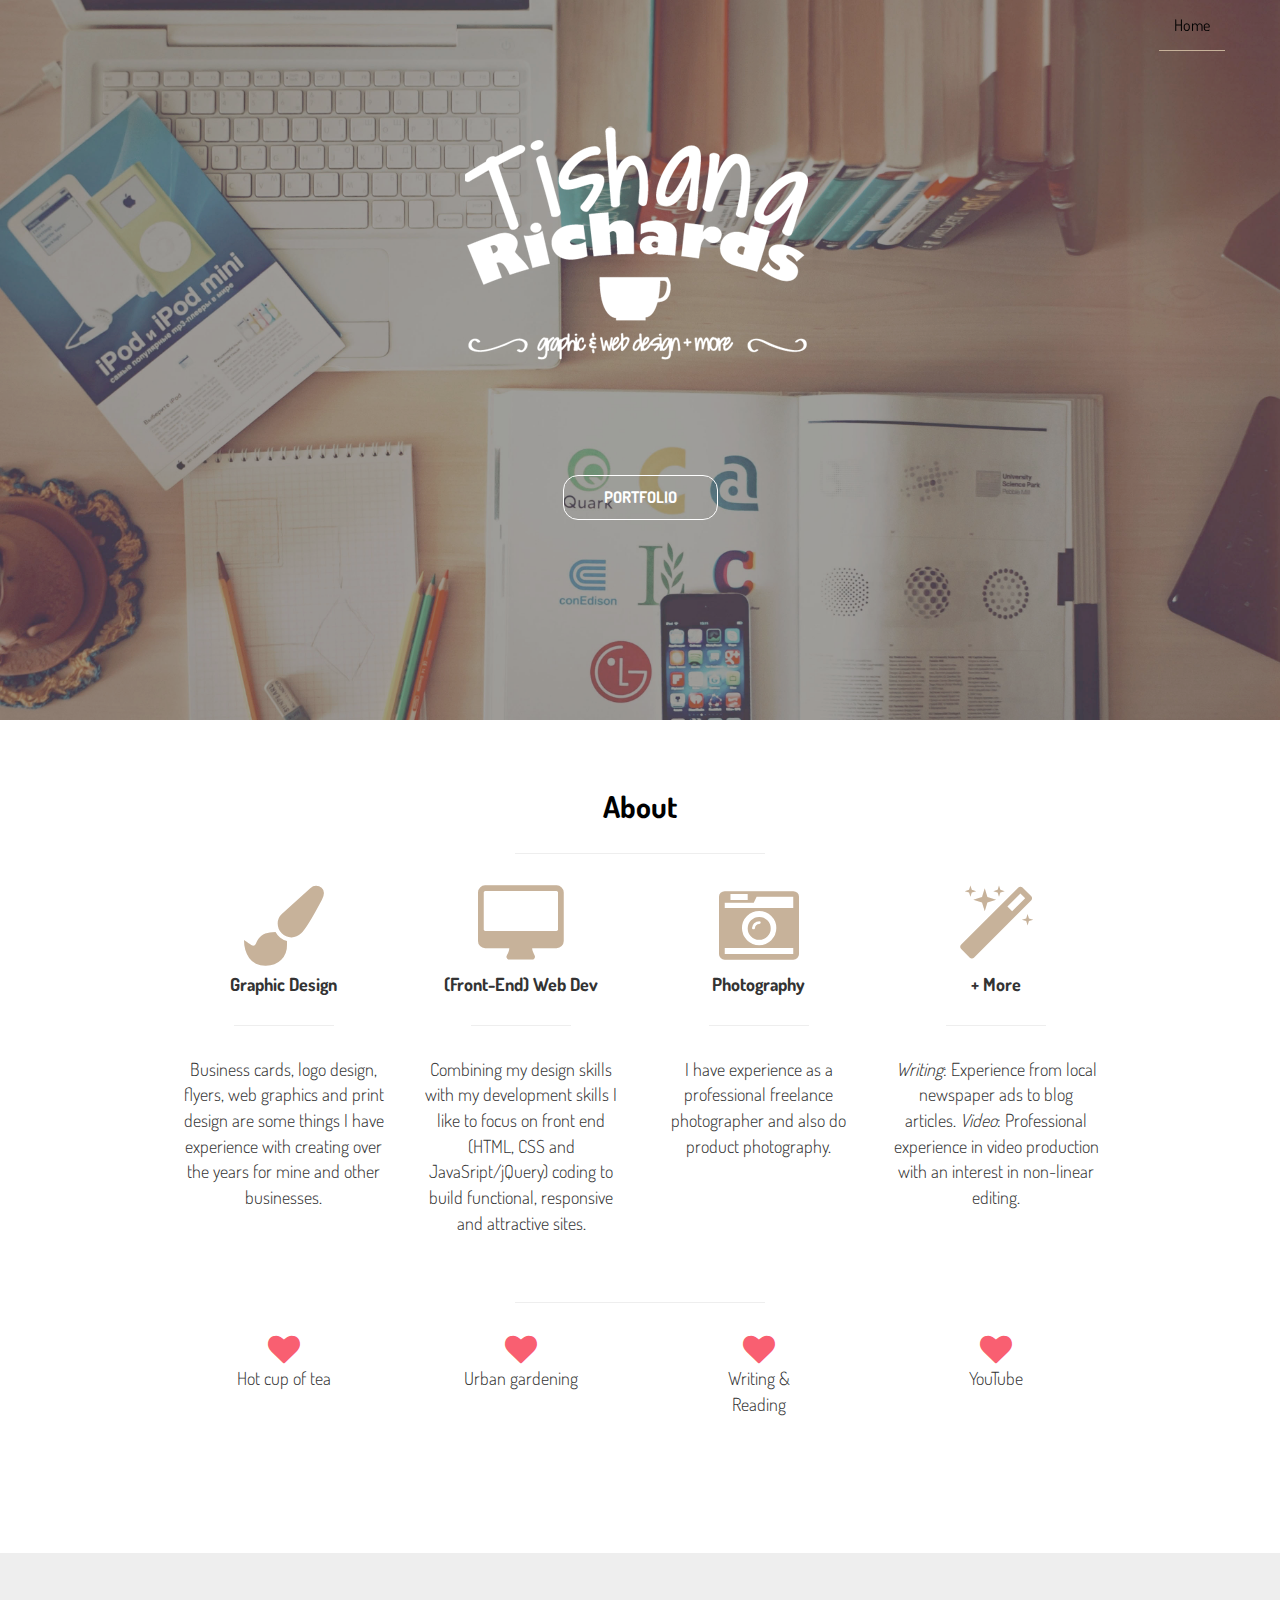
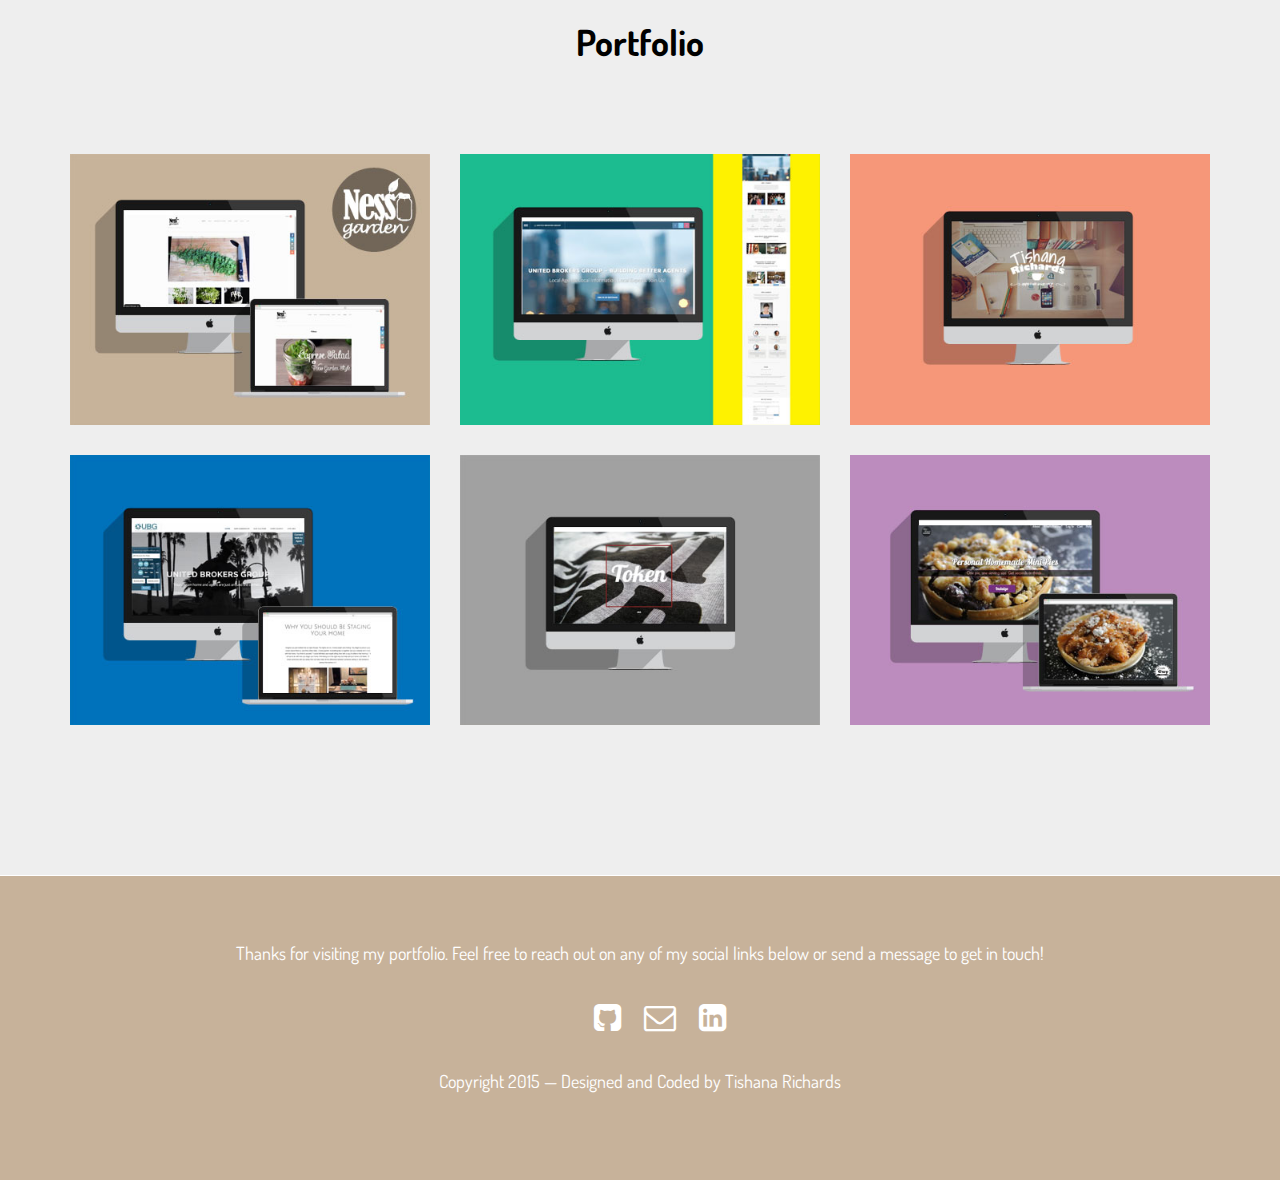
==== index.html @ 090b013c "first" ====
<!doctype html>
<html lang="en">
<head>
	<meta charset="utf-8">
    <meta http-equiv="X-UA-Compatible" content="IE=edge">
    <meta name="viewport" content="width=device-width, initial-scale=1">
	<title>Tishana Richards | Graphic and Web Designer</title>

	<meta name="description" content="My name is Tishana and I'm a graphic and web designer among other things.">
	<meta name="author" content="Tishana Richards">
	
	<!-- <link rel="stylesheet" href="css/bootstrap.css"> -->

	 <!-- Bootstrap -->
    <link href="css/bootstrap.css" rel="stylesheet">

	<!-- Font Awesome -->
	<link rel="stylesheet" href="css/font-awesome-4.3.0/css/font-awesome.min.css">
     <!-- Custom -->

    <link rel="stylesheet" href="css/style.css">

    <!-- HTML5 shim and Respond.js for IE8 support of HTML5 elstrongents and media queries -->
    <!-- WARNING: Respond.js doesn't work if you view the page via file:// -->
    <!--[if lt IE 9]>
      <script src="https://oss.maxcdn.com/html5shiv/3.7.2/html5shiv.min.js"></script>
      <script src="https://oss.maxcdn.com/respond/1.4.2/respond.min.js"></script>
    <![endif]-->

	
	<!-- jQuery (necessary for Bootstrap's JavaScript plugins) -->
    <script src="https://ajax.googleapis.com/ajax/libs/jquery/1.11.2/jquery.min.js"></script>
    <!-- Include all compiled plugins (below), or include individual files as needed -->
    <script src="js/bootstrap.min.js"></script>


</head>
<body>

	 <!-- Static navbar -->
    <div class="navbar navbar-default navbar-fixed-top" role="navigation">
      <div class="container">
        <div class="navbar-header">
          <button type="button" class="navbar-toggle" data-toggle="collapse" data-target=".navbar-collapse">
            <span class="sr-only">Toggle navigation</span>
            <span class="icon-bar"></span>
            <span class="icon-bar"></span>
            <span class="icon-bar"></span>
          </button>
          <!-- <a class="navbar-brand" href="index.html">Home</a> -->
        </div>
        <div class="navbar-collapse collapse">
          <ul class="nav navbar-nav navbar-right">
            <li class="active"><a href="index.html">Home</a></li>
          </ul>
        </div><!--/.nav-collapse -->
      </div>
    </div>

	<div id="hero">
		<div class="container wrap">
			
			<div class="row text-center">
				<img src="imgs/tishanalogo_whte.png" alt="Tishana Richards graphic and web designer and more" class="img-responsive center-block">
			</div>
		     <div class="row">
				<a class="outline" href="#portfolio">PORTFOLIO</a>
			</div>		  
		</div>
	</div>

	<div id="about">
		<div class="container">
			<h2 class="title">About</h2>
			<hr>

			<div class="col-xs-10 col-xs-offset-1 col-md-10">
				<div class="row">
					<!-- <img src="imgs/TishRich.jpg" class="img-responsive col-md-4 col-sm-6 col-xs-6" alt="A photo of tishana">
		 -->
		 			<div class="col-xs-12 col-sm-6 col-md-3 text-center">
						<i class="fa fa-paint-brush fa-5x"></i>
						<h4>Graphic Design</h4>
						<hr class="short">
						<p>Business cards, logo design, flyers, web graphics and print design are some things I have experience with creating over the years for mine and other businesses.</p>
					</div>

					<div class="col-xs-12 col-sm-6 col-md-3 text-center">
						<i class="fa fa-desktop fa-5x"></i>
						<h4>(Front-End) Web Dev</h4>
						<hr class="short">
						<p>Combining my design skills with my development skills I like to focus on front end (HTML, CSS and JavaSript/jQuery) coding to build functional, responsive and attractive sites. </p>
					</div>

					<div class="col-xs-12 col-sm-6 col-md-3 text-center">
						<i class="fa fa-camera-retro fa-5x"></i>
						<h4>Photography</h4>
						<hr class="short">
						<p>I have experience as a professional freelance photographer and also do product photography.</p>
					</div>

					<div class="col-xs-12 col-sm-6 col-md-3 text-center">
						<i class="fa fa-magic fa-5x"></i>
						<h4>+ More</h4>
						<hr class="short">
						<p><em>Writing</em>: Experience from local newspaper ads to blog articles.
						<em>Video</em>: Professional experience in video production with an interest in non-linear editing.</p>
					</div>
				</div>

				<hr>
			
				<div class="row likes">
				
					<div class="col-md-3 col-xs-3 text-center">
						<i class="fa fa-heart fa-2x"></i>
						<p>Hot cup of tea</p>
					</div>

					<div class="col-md-3 col-xs-3 text-center">
						<i class="fa fa-heart fa-2x"></i>
						<p>Urban gardening</p>
					</div>
					<div class="col-md-3 col-xs-3 text-center">
						<i class="fa fa-heart fa-2x"></i>
						<p>Writing & <br> Reading</p>
					</div>
					<div class="col-md-3 col-xs-3 text-center">
						<i class="fa fa-heart fa-2x"></i>
						<p>YouTube</p>
					</div>
				</div>
			</div>
		</div>
	</div>

	<div id="portfolio">
		<div class="container">
			<div class="row centered">
				<h1 class="title">Portfolio</h1>
				<hr>
				<div class="col-lg-4 col-md-6 col-sm-6 imgset">
					<a href="ngproject.html" class=""><img src="imgs/portfolio/nessmock.jpg" alt="" class="img-responsive center-block"></a>
				</div>
				<div class="col-lg-4 col-md-6 col-sm-6 imgset">
					<a href="joinproject.html"><img src="imgs/portfolio/joinmockcomputer.jpg" class="img-responsive  center-block"></a>
				</div>
				<div class="col-lg-4 col-md-6 col-sm-6 imgset">
					<a href="trsiteproject.html"><img src="imgs/portfolio/tishanaweb.jpg" class="img-responsive center-block"></a>
				</div>
				<div class="col-lg-4 col-md-6 col-sm-6 imgset">
					<a href="ubghome.html"><img src="imgs/portfolio/ubgmockcomputer.jpg" class="img-responsive center-block"></a>
				</div>
				<div class="col-lg-4 col-md-6 col-sm-6 imgset">
					<a href="graphicwork.html"><img src="imgs/portfolio/shirtsetc.jpg" class="img-responsive center-block"></a>
				</div>
				<div class="col-lg-4 col-md-6 col-sm-6 imgset">
					<a href="minipiework.html"><img src="imgs/portfolio/minipiemock.jpg" class="img-responsive center-block"></a>
				</div>
			</div>
			
		</div>
	</div>


	<div class="footer">
		<div class="container-fluid">
			<div class="row text-center header-spacing">
				<p>Thanks for visiting my portfolio. Feel free to reach out on any of my social links below or send a message to get in touch!</p>
			</div>

			<div class="row text-center">
				<ul>
					<li>
						<a href="http://github.com/tishrich"><i class="fa fa-github-square fa-2x"></i></a></li>
					<li>
						<a href="mailto:richards.tishana@gmail.com"><i class="fa fa-envelope-o fa-2x"></i></a>
					</li>
					<li>
						<a href="http://linkedin.com/in/tishanarichards"><i class="fa fa-linkedin-square fa-2x"></i></a>
					</li>
				</ul>
			</div>

			<div class="row text-center">
				<p>Copyright 2015 — Designed and Coded by Tishana Richards</p>
			</div>
		</div>
	</div>


</body>
</html>
---- css/style.css ----
/*
 * Author: Tishana Richards
 * URL: http://tishanarichards.com
 *
 * Thank you for visiting my portfolio site! Designed and coded in 2015
 */

@import url(http://fonts.googleapis.com/css?family=Dosis:300,400,700);
/*****************************/

body, html{
    height: 100%;
    margin: 0;
    padding: 0;
    -webkit-font-smoothing: antialiased;
    -webkit-overflow-scrolling: touch;
    font-family:'Dosis', sans-serif;
    font-weight: 400;
    font-size: 16px;

}

h1, h2, h3, h4, h5, h6 {
    color: #fff;
    font-weight: 700;
}

a{
    text-decoration: none !important;

}

hr{
    /*color: #383634;*/
    height: 1px;
    width: 250px;
    margin: 30px auto;
    background-color: 1px solid #ccc;
}
/********************/

.short{
    width: 100px;
}

i{
    color: #c7b29a;
}

.container{
   padding-bottom: 100px;
}

.likes i{
    color: #f95f71;
}

/**********NavBar*********/

.navbar-brand {
    font-weight: 700;
}

/*.navbar-default .navbar-brand {
    color: #fff;
}*/

.navbar-default {
    background-color: transparent;
    border-color: transparent;
}

.navbar-default .navbar-nav > .active > a, .navbar-default .navbar-nav > .active > a:hover, .navbar-default .navbar-nav > .active > a:focus {
    color: #000;
    background-color: transparent;
    border-bottom: 1px solid #c7b29a
}

.navbar-default .navbar-nav > li > a {
    color: #000;
}

/*****************************/


.wrap{
    text-align: center;
}

.wrap h1{
    font-size: 64px;
}

#hero {
    background-image: url('../imgs/desktopimg_dk.jpg');
    background-color: #000;
    background-repeat: no-repeat;
    opacity: .8;
    background-size: cover;
    -webkit-background-size: cover;
    -moz-background-size: cover;
    -o-background-size: cover;
    padding-top: 75px;
    padding-bottom: 100px;
    min-height: 500px;
}

#hero img{
    margin-top: 0;
}
.outline{
   border: 1px solid #FFF;
   color: #FFF;
   padding: 10px 40px;
   border-radius: 15px;
   font-weight: bolder;
    margin-top: 50px;
    display:inline-block;
}

.outline:hover{
    background-color: #fff;
    color: #000;
}

/**********FIRST***********/


#about{
    background-color: #fff;
    min-height: 400px;
}

#about p{
    font-size: 18px;
    font-weight: 300;
    padding-bottom: 25px;
}

#about img{
    margin-bottom: 30px;
   
}

#about h4{
    color: #333;
}

.about-content{
    margin-top: 30px;
    margin-bottom: 50px;

}

.title{
    color: #000;
    text-align: center;
    margin-top: 70px;
}

/******PORTFOLIO*******/

#portfolio{
    background-color: #eee;
}
#portfolio .container{
    padding-bottom: 150px;
}

.portfolio-one{
    border: #000 1px solid;
    border-radius: 5px; 
}

/* Gallery */
.imgset {
    margin-top: 30px;
}

.imgset img:hover {
    opacity: 0.4;
}


/*********WORKS************/

.work-content{
    text-align: center;
    background-color: #eee;
}

.work-content p {
    font-size: 18px;
}

.work p {
    padding: 15px;
  }

.work .container{
    padding-bottom: 0px;
}

.work h4{
    color: #333;
}
.work img{
    /*margin-top: 50px;*/
}

.header-spacing{
    margin-top: 50px;
}

.header-spacing-sm{
    margin-top: 25px;
}
.duties{
    font-weight: 700;
    font-size: 18px;
    display: inline-block;
    padding-bottom: 30px;
}

  .work-detail .content{
    background-color: #c7b29a;
    /*background-color: #e1e1e1;*/
    margin-top: 50px;
    padding-bottom: 50px;
  }

/*********FOOTER**********/
.footer .container-fluid{
    background-color: #c7b29a;
    border-top: 1px solid #fff;
    padding-bottom: 60px;
}

.footer i {
    color: #fff;
    padding: 10px;
}

.footer p {
    font-size: 18px;
    padding: 15px;
    color: #fff;
}

.footer li{
    display: inline;
    text-decoration: none;
}
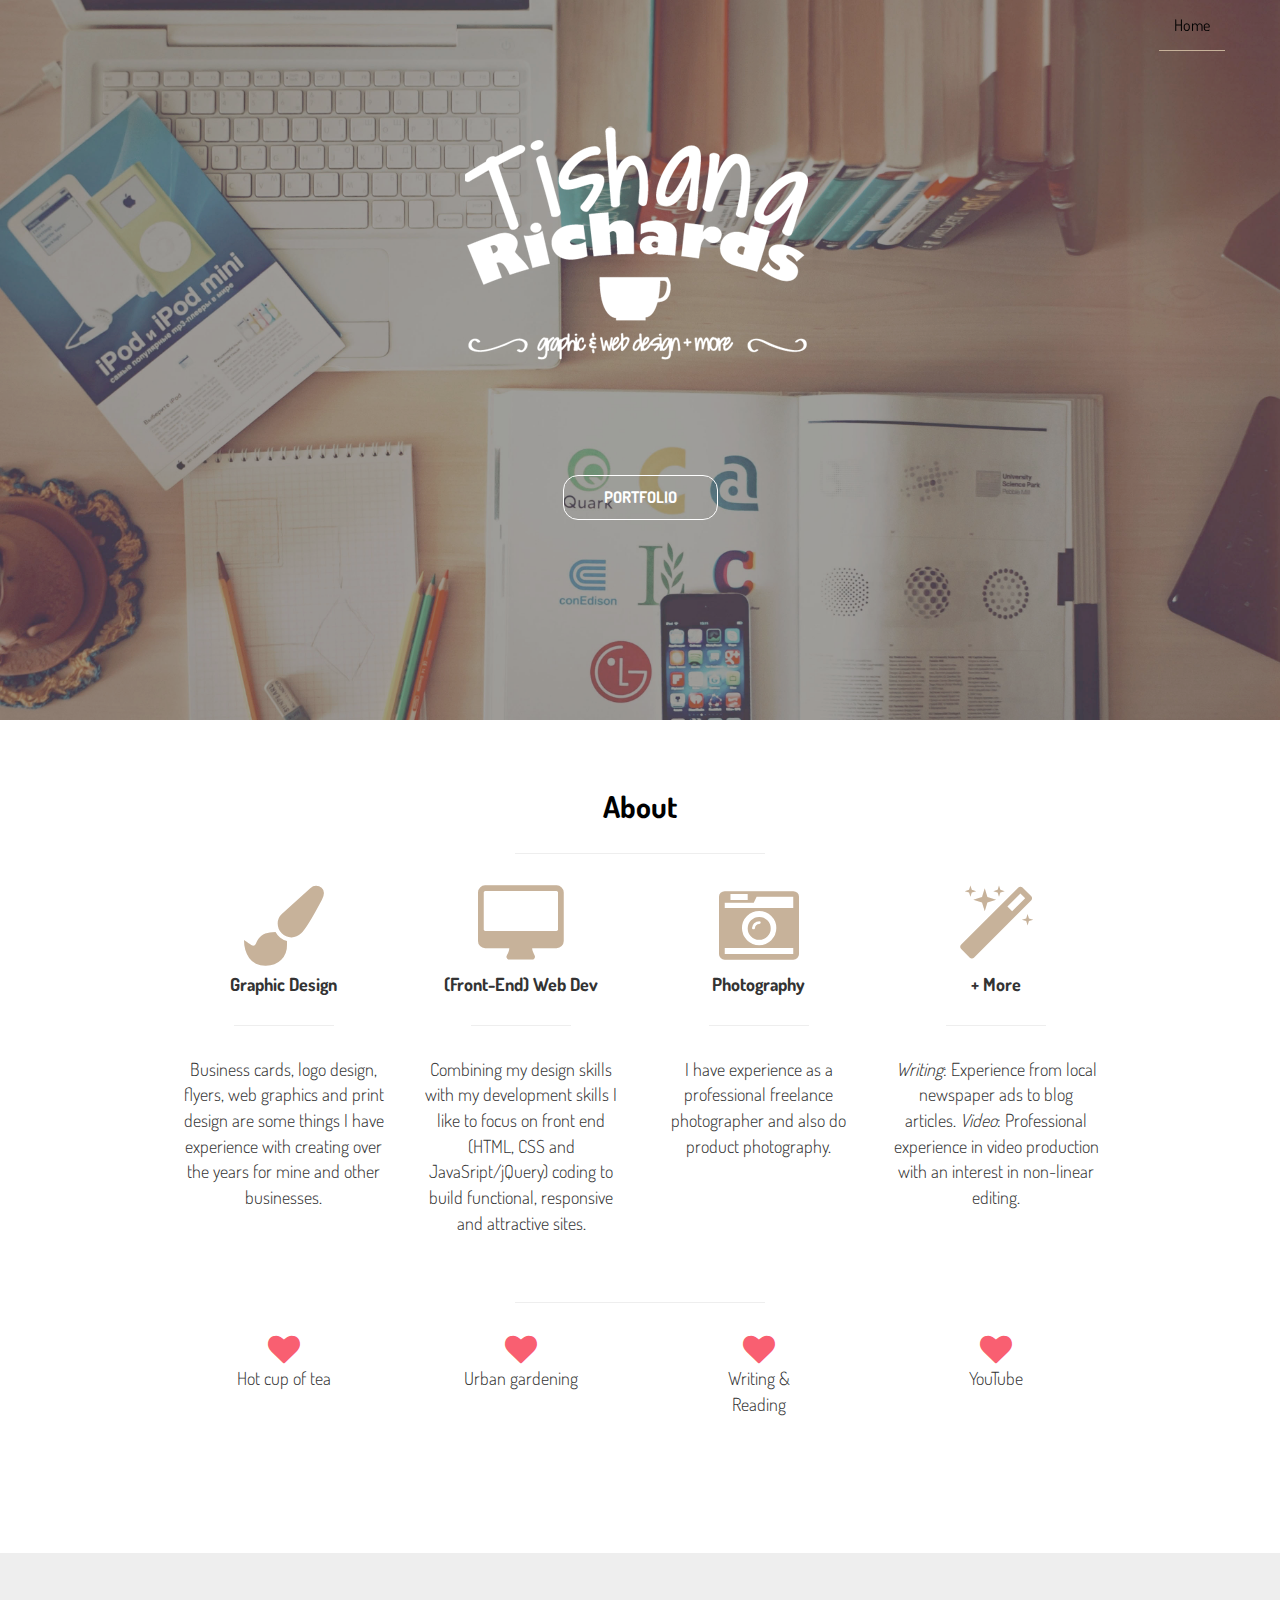
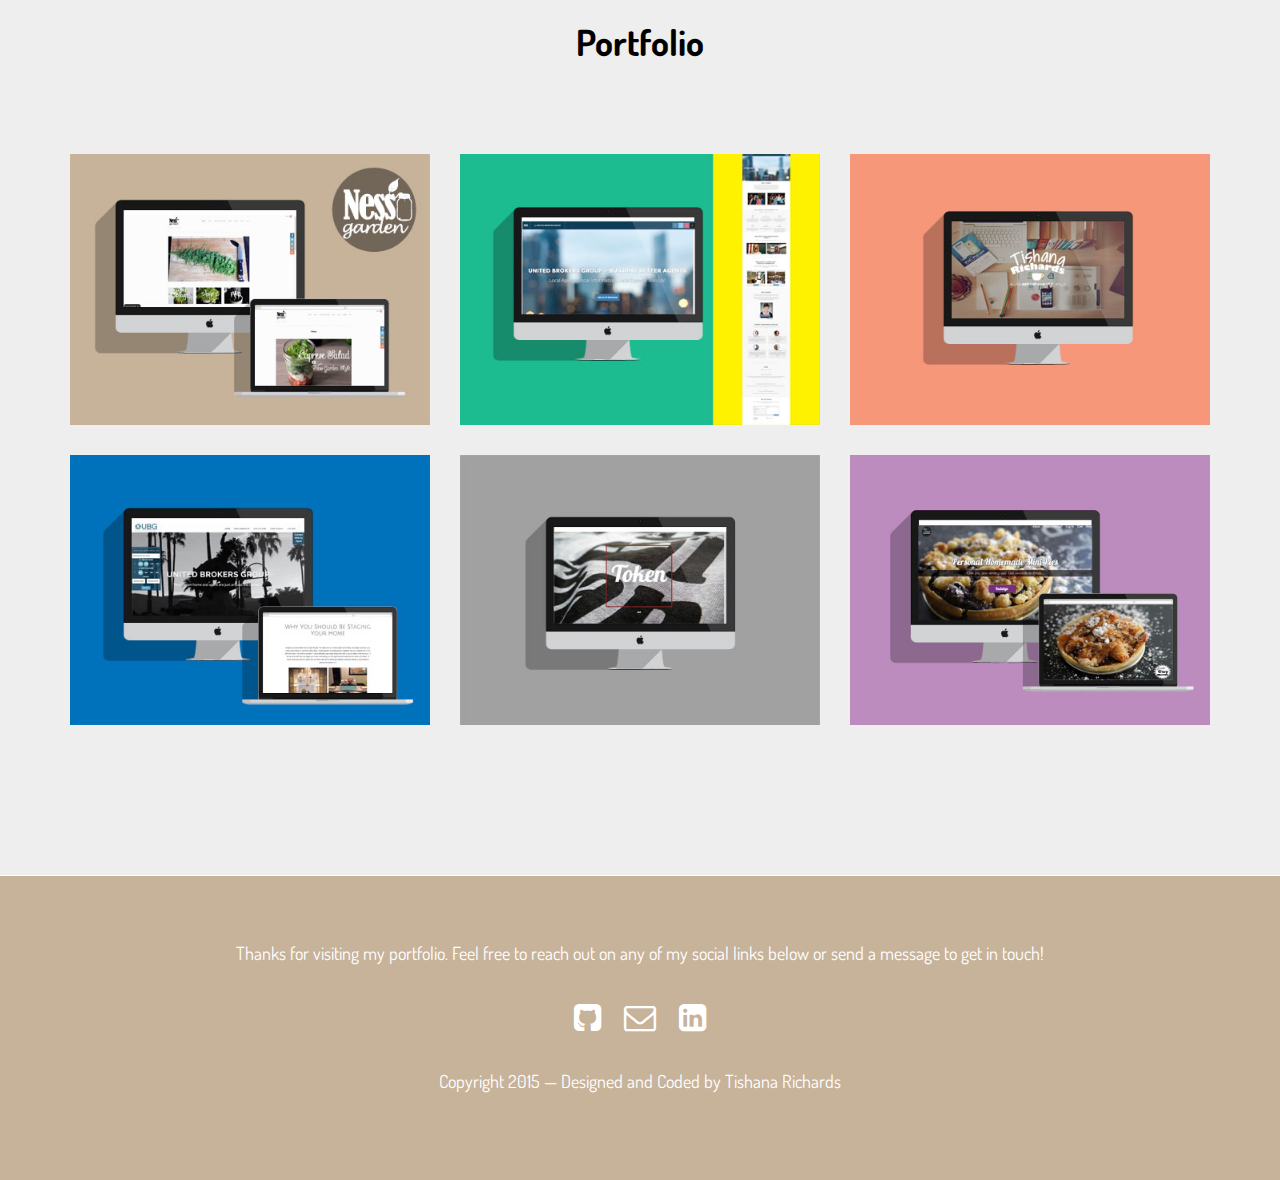
==== commit 6309f69c: "analytics" ====
--- a/index.html
+++ b/index.html
@@ -188,6 +188,16 @@
 		</div>
 	</div>
 
-
+	<script>
+	  (function(i,s,o,g,r,a,m){i['GoogleAnalyticsObject']=r;i[r]=i[r]||function(){
+	  (i[r].q=i[r].q||[]).push(arguments)},i[r].l=1*new Date();a=s.createElement(o),
+	  m=s.getElementsByTagName(o)[0];a.async=1;a.src=g;m.parentNode.insertBefore(a,m)
+	  })(window,document,'script','//www.google-analytics.com/analytics.js','ga');
+
+	  ga('create', 'UA-60202067-1', 'auto');
+	  ga('send', 'pageview');
+
+	</script>
 </body>
-</html>+</html>
+
--- a/css/style.css
+++ b/css/style.css
@@ -55,6 +55,9 @@
     color: #f95f71;
 }
 
+ul, ol {
+    padding: 0;
+}
 /**********NavBar*********/
 
 .navbar-brand {
